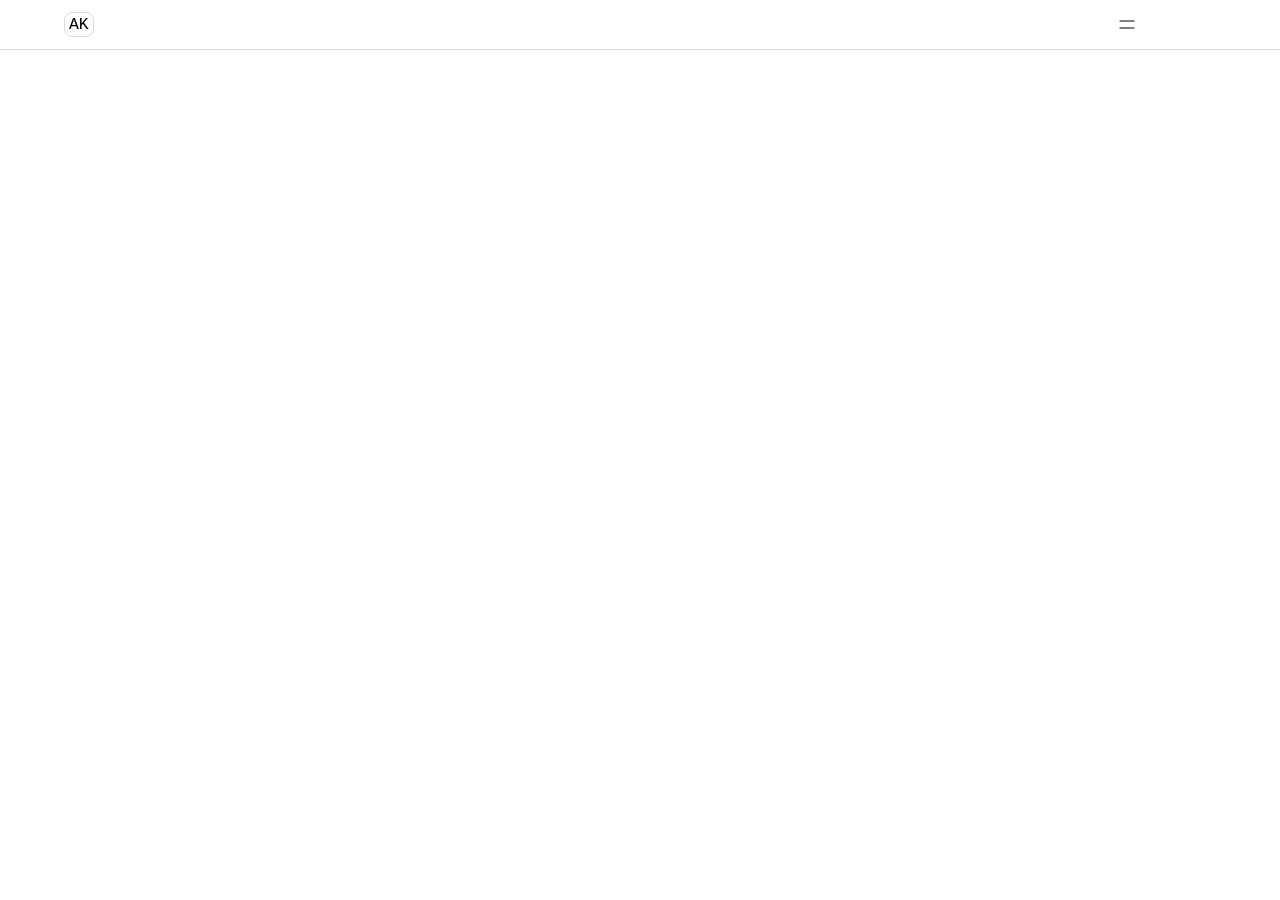
==== index.html @ 0d367662 "Add files via upload" ====
<!doctype html>
<html lang="ru" data-theme="light">
  <head>
    <meta charset="UTF-8" />
    <meta name="viewport" content="width=device-width, initial-scale=1.0" />

    <link rel="stylesheet" href="css/reset.css" />
    <link rel="stylesheet" href="css/variables.css" />
    <link rel="stylesheet" href="css/main.css" />
    <link rel="stylesheet" href="css/media.css" />

    <script src="js/app.js"></script>

    <title>Anton | Front-End Developer</title>
  </head>
  <body>
    <header class="header">
      <div class="container header-container">
        <div class="header-content">
          <a href="/" class="logo header-logo">AK</a>
          <nav class="header-nav">
            <ul class="header-nav-list">
              <li><a href="#" class="header-nav--item"></a></li>
              <li><a href="#" class="header-nav--item"></a></li>
              <li><a href="#" class="header-nav--item"></a></li>
              <li><a href="#" class="header-nav--item"></a></li>
            </ul>
          </nav>
          <button class="burger-menu" aria-label="Toggle menu" type="button">
            <img src="assets/burger-menu.svg" alt="" />
          </button>
        </div>
      </div>
    </header>
    <main class="main">
      <section id="hero">
        <div class="container hero-container">
          <div class="hero-content"></div>
        </div>
      </section>
    </main>
    <footer class="footer">
      <div class="container footer-container"></div>
    </footer>
  </body>
</html>
---- css/variables.css ----
/* ==========================================================================
   variables.css — дизайн-токены в стиле Apple (HIG-подобная система)

   Принципы:
   — строгий монохром: только hsl(0 0% X%), без цветных и «тёплых» оттенков;
   — светлая тема стремится к настоящему белому (100%), тёмная — к настоящему
     чёрному (0%), без «грязных» серых промежуточных фонов;
   — без глазморфизма: нет blur/прозрачных «стеклянных» поверхностей —
     только сплошные заливки и точные значения прозрачности;
   — переключение темы: по умолчанию светлая, [data-theme="dark"] — тёмная,
     плюс уважение системной настройки через prefers-color-scheme.

   Базовый размер шрифта документа предполагается 16px (1rem = 16px).
   ========================================================================== */

:root {
  /* ------------------------------------------------------------------------
     ШРИФТЫ: семейства
     ------------------------------------------------------------------------ */
  --font-family-display: -apple-system, BlinkMacSystemFont, "SF Pro Display",
    "SF Pro Text", "Helvetica Neue", Arial, sans-serif;
  --font-family-text: -apple-system, BlinkMacSystemFont, "SF Pro Text",
    "Helvetica Neue", Arial, sans-serif;
  --font-family-mono: "SF Mono", ui-monospace, "Menlo", "Consolas",
    "Liberation Mono", monospace;

  --header-height: clamp(3rem, 3rem + 0.17vi, 4.5rem);
  --content-max-width: 75rem;
  
  /* ------------------------------------------------------------------------
     ШРИФТЫ: насыщенность
     ------------------------------------------------------------------------ */
  --font-weight-light: 300;
  --font-weight-regular: 400;
  --font-weight-medium: 500;
  --font-weight-semibold: 600;
  --font-weight-bold: 700;

  --space-0: 0;
  --space-1: 0.25rem;   /* 4px  */
  --space-2: 0.5rem;    /* 8px  */
  --space-3: 0.75rem;   /* 12px */
  --space-4: 1rem;      /* 16px */
  --space-5: 1.25rem;   /* 20px */
  --space-6: 1.5rem;    /* 24px */
  --space-7: 1.75rem;   /* 28px */
  --space-8: 2rem;      /* 32px */
  --space-10: 2.5rem;   /* 40px */
  --space-12: 3rem;     /* 48px */
  --space-16: 4rem;     /* 64px */
  --space-20: 5rem;     /* 80px */
  --space-24: 6rem;     /* 96px */

  --radius-xs: 0.25rem;    /* 4px  — мелкие элементы, теги */
  --radius-sm: 0.5rem;     /* 8px  — маленькие кнопки, инпуты */
  --radius-md: 0.625rem;   /* 10px — стандартная кнопка/поле */
  --radius-lg: 0.875rem;   /* 14px — карточки */
  --radius-xl: 1.125rem;   /* 18px — крупные карточки, попапы */
  --radius-2xl: 1.375rem;  /* 22px — модальные окна, шиты */
  --radius-full: 9999px;   /* капсулы, круглые аватары */


  /* ------------------------------------------------------------------------
     АНИМАЦИЯ: длительность и кривые (в духе UIKit/AppKit-переходов)
     ------------------------------------------------------------------------ */
  --duration-instant: 100ms;
  --duration-fast: 200ms;
  --duration-base: 300ms;
  --duration-slow: 400ms;
  --duration-slower: 600ms;

  --ease-standard: cubic-bezier(0.25, 0.1, 0.25, 1);
  --ease-decelerate: cubic-bezier(0, 0, 0.2, 1);
  --ease-accelerate: cubic-bezier(0.4, 0, 1, 1);
  --ease-spring: cubic-bezier(0.32, 0.72, 0, 1);

}

/* ==========================================================================
   СВЕТЛАЯ ТЕМА (по умолчанию)
   ========================================================================== */
:root,
[data-theme="light"] {
  color-scheme: light;

  /* Фон — иерархия поверхностей, от настоящего белого до едва серого */
  --color-background-primary: hsl(0 0% 100%);
  --color-background-secondary: hsl(0 0% 96%);
  --color-background-tertiary: hsl(0 0% 92%);

  /* Группированные поверхности (списки/настройки) */
  --color-background-grouped-primary: hsl(0 0% 95%);
  --color-background-grouped-secondary: hsl(0 0% 100%);
  --color-background-grouped-tertiary: hsl(0 0% 95%);

  /* Текст — иерархия через прозрачность чёрного, как в HIG */
  --color-label-primary: hsl(0 0% 0% / 100%);
  --color-label-secondary: hsl(0 0% 0% / 60%);
  --color-label-tertiary: hsl(0 0% 0% / 30%);
  --color-label-quaternary: hsl(0 0% 0% / 18%);
  --color-label-on-tint: hsl(0 0% 100% / 100%);

  /* Заливки контролов (чекбоксы, свитчи, подложки иконок) */
  --color-fill-primary: hsl(0 0% 0% / 12%);
  --color-fill-secondary: hsl(0 0% 0% / 8%);
  --color-fill-tertiary: hsl(0 0% 0% / 6%);
  --color-fill-quaternary: hsl(0 0% 0% / 4%);

  /* Разделители */
  --color-separator: hsl(0 0% 0% / 15%);
  --color-separator-opaque: hsl(0 0% 82%);

  /* Акцент/tint — в строгом монохроме это инверсия фона */
  --color-tint: hsl(0 0% 0%);
  --color-tint-pressed: hsl(0 0% 20%);
  --color-tint-foreground: hsl(0 0% 100%);

  /* Служебные */
  --color-overlay: hsl(0 0% 0% / 40%);
  --color-focus-ring: hsl(0 0% 0% / 50%);

  /* Тени — мягкие, тёмные, малой интенсивности */
  --shadow-sm: 0 1px 2px hsl(0 0% 0% / 5%);
  --shadow-md: 0 4px 12px hsl(0 0% 0% / 8%);
  --shadow-lg: 0 8px 24px hsl(0 0% 0% / 12%);
  --shadow-xl: 0 16px 48px hsl(0 0% 0% / 16%);
}

/* ==========================================================================
   ТЁМНАЯ ТЕМА — вручную через [data-theme="dark"]
   ========================================================================== */
[data-theme="dark"] {
  color-scheme: dark;

  --color-background-primary: hsl(0 0% 0%);
  --color-background-secondary: hsl(0 0% 11%);
  --color-background-tertiary: hsl(0 0% 17%);
  --color-background-elevated: hsl(0 0% 13%);

  --color-background-grouped-primary: hsl(0 0% 0%);
  --color-background-grouped-secondary: hsl(0 0% 11%);
  --color-background-grouped-tertiary: hsl(0 0% 17%);

  --color-label-primary: hsl(0 0% 100% / 100%);
  --color-label-secondary: hsl(0 0% 100% / 60%);
  --color-label-tertiary: hsl(0 0% 100% / 30%);
  --color-label-quaternary: hsl(0 0% 100% / 18%);
  --color-label-on-tint: hsl(0 0% 0% / 100%);

  --color-fill-primary: hsl(0 0% 100% / 24%);
  --color-fill-secondary: hsl(0 0% 100% / 16%);
  --color-fill-tertiary: hsl(0 0% 100% / 12%);
  --color-fill-quaternary: hsl(0 0% 100% / 8%);

  --color-separator: hsl(0 0% 100% / 15%);
  --color-separator-opaque: hsl(0 0% 22%);

  --color-tint: hsl(0 0% 100%);
  --color-tint-pressed: hsl(0 0% 80%);
  --color-tint-foreground: hsl(0 0% 0%);

  --color-overlay: hsl(0 0% 0% / 55%);
  --color-focus-ring: hsl(0 0% 100% / 60%);

  /* В тёмной теме тени менее заметны на чёрном — компенсируем плотностью */
  --shadow-sm: 0 1px 2px hsl(0 0% 0% / 30%);
  --shadow-md: 0 4px 12px hsl(0 0% 0% / 40%);
  --shadow-lg: 0 8px 24px hsl(0 0% 0% / 50%);
  --shadow-xl: 0 16px 48px hsl(0 0% 0% / 60%);
}

/* ==========================================================================
   ТЁМНАЯ ТЕМА — автоматически по системной настройке,
   если тема не выбрана вручную атрибутом data-theme
   ========================================================================== */
@media (prefers-color-scheme: dark) {
  :root:not([data-theme="light"]) {
    color-scheme: dark;

    --color-background-primary: hsl(0 0% 0%);
    --color-background-secondary: hsl(0 0% 11%);
    --color-background-tertiary: hsl(0 0% 17%);
    --color-background-elevated: hsl(0 0% 13%);

    --color-background-grouped-primary: hsl(0 0% 0%);
    --color-background-grouped-secondary: hsl(0 0% 11%);
    --color-background-grouped-tertiary: hsl(0 0% 17%);

    --color-label-primary: hsl(0 0% 100% / 100%);
    --color-label-secondary: hsl(0 0% 100% / 60%);
    --color-label-tertiary: hsl(0 0% 100% / 30%);
    --color-label-quaternary: hsl(0 0% 100% / 18%);
    --color-label-on-tint: hsl(0 0% 0% / 100%);

    --color-fill-primary: hsl(0 0% 100% / 24%);
    --color-fill-secondary: hsl(0 0% 100% / 16%);
    --color-fill-tertiary: hsl(0 0% 100% / 12%);
    --color-fill-quaternary: hsl(0 0% 100% / 8%);

    --color-separator: hsl(0 0% 100% / 15%);
    --color-separator-opaque: hsl(0 0% 22%);

    --color-tint: hsl(0 0% 100%);
    --color-tint-pressed: hsl(0 0% 80%);
    --color-tint-foreground: hsl(0 0% 0%);

    --color-overlay: hsl(0 0% 0% / 55%);
    --color-focus-ring: hsl(0 0% 100% / 60%);

    --shadow-sm: 0 1px 2px hsl(0 0% 0% / 30%);
    --shadow-md: 0 4px 12px hsl(0 0% 0% / 40%);
    --shadow-lg: 0 8px 24px hsl(0 0% 0% / 50%);
    --shadow-xl: 0 16px 48px hsl(0 0% 0% / 60%);
  }
}
---- css/main.css ----
body {
  background: var(--color-background-primary);
  font-family: var(--font-family-text);
  color: var(--color-label-primary);
}

.container {
  display: flex;
  align-items: center;
  justify-content: center;
  height: 100%;
  max-width: var(--content-max-width);
  margin-inline: inherit;
  padding: 0 5%;
}

.header {
  width: 100%;
  height: var(--header-height);
  position: fixed;
  top: 0;
  left: 0;
  background: var(--color-background-primary);
  border-bottom: 1px solid var(--color-separator);
}

.header-content {
  width: 100%;
  display: flex;
  justify-content: space-between;
  align-items: center;
}

.logo {
  font-family: var(--font-family-mono);
  font-size: clamp(0.875rem, 0.8rem + 0.284vi, 1.125rem);
  color: var(--color-label-primary);
  padding: 0.125rem var(--space-1);
  border: 1px solid var(--color-separator);
  border-radius: var(--radius-sm);
  transition:
    background var(--duration-fast) var(--ease-standard),
    border-color var(--duration-fast) var(--ease-standard);
}

.logo:hover,
logo:active {
  background: var(--color-background-secondary);
  border-color: var(--color-separator-opaque);
}

.burger-menu {
  border: none;
  background: transparent;
}

.header-nav {
  display: none;
}

section {
  height: 100dvh;
  padding-top: var(--header-height);
}

.hero-content {
  height: 100%;
  display: flex;
  flex-direction: column;
  align-items: center;
  justify-content: center;
}

.signature {
  font-size: 0.75rem;
  color: var(--color-label-secondary);
  letter-spacing: 0.025rem;
}

.hero-display--text {
  background: linear-gradient(-125deg, var(--color-label-primary), var(--color-label-secondary));
  -webkit-background-clip: text;
  background-clip: text;
  color: transparent;
  font-size: 3rem;
  font-family: var(--font-family-display);
  text-align: center;
  margin-top: var(--space-2);
}

.hero-buttons {
  margin-top: var(--space-4);
}

.hero-buttons a {
  color: var(--color-label-primary);
  padding: var(--space-3) var(--space-10);
  background: transparent;
  border: 1px solid var(--color-separator);
  border-radius: var(--radius-md);
  transition: 
  color var(--duration-fast) var(--ease-accelerate), 
  border-color var(--duration-fast) var(--ease-accelerate), 
  background var(--duration-fast) var(--ease-accelerate), 
  transform var(--duration-fast) var(--ease-accelerate);
}

.hero-buttons a:hover {
  color: var(--color-label-on-tint);
  background: var(--color-tint-pressed);
  border-color: var(--color-separator);
  transform: scale(1.035);
}

.hero-buttons a:active {
  color: var(--color-label-on-tint);
  background: var(--color-tint-pressed);
  border-color: var(--color-separator);
  transform: scale(1.035);
}

.hero-buttons button {
  margin-top: var(--space-1);
  color: var(--color-label-on-tint);
  padding: var(--space-3) var(--space-10);
  background: var(--color-tint);
  border: 1px solid var(--color-separator-opaque);
  border-radius: var(--radius-md);
  transition: 
  color var(--duration-fast) var(--ease-accelerate), 
  border-color var(--duration-fast) var(--ease-accelerate), 
  background var(--duration-fast) var(--ease-accelerate), 
  transform var(--duration-fast) var(--ease-accelerate);
}

.hero-buttons button:active {
  background: var(--color-tint-pressed);
  border-color: var(--color-separator);
  transform: scale(1.035);
}

.hero-buttons button:hover {
  background: var(--color-tint-pressed);
  border-color: var(--color-separator);
  transform: scale(1.035);
}
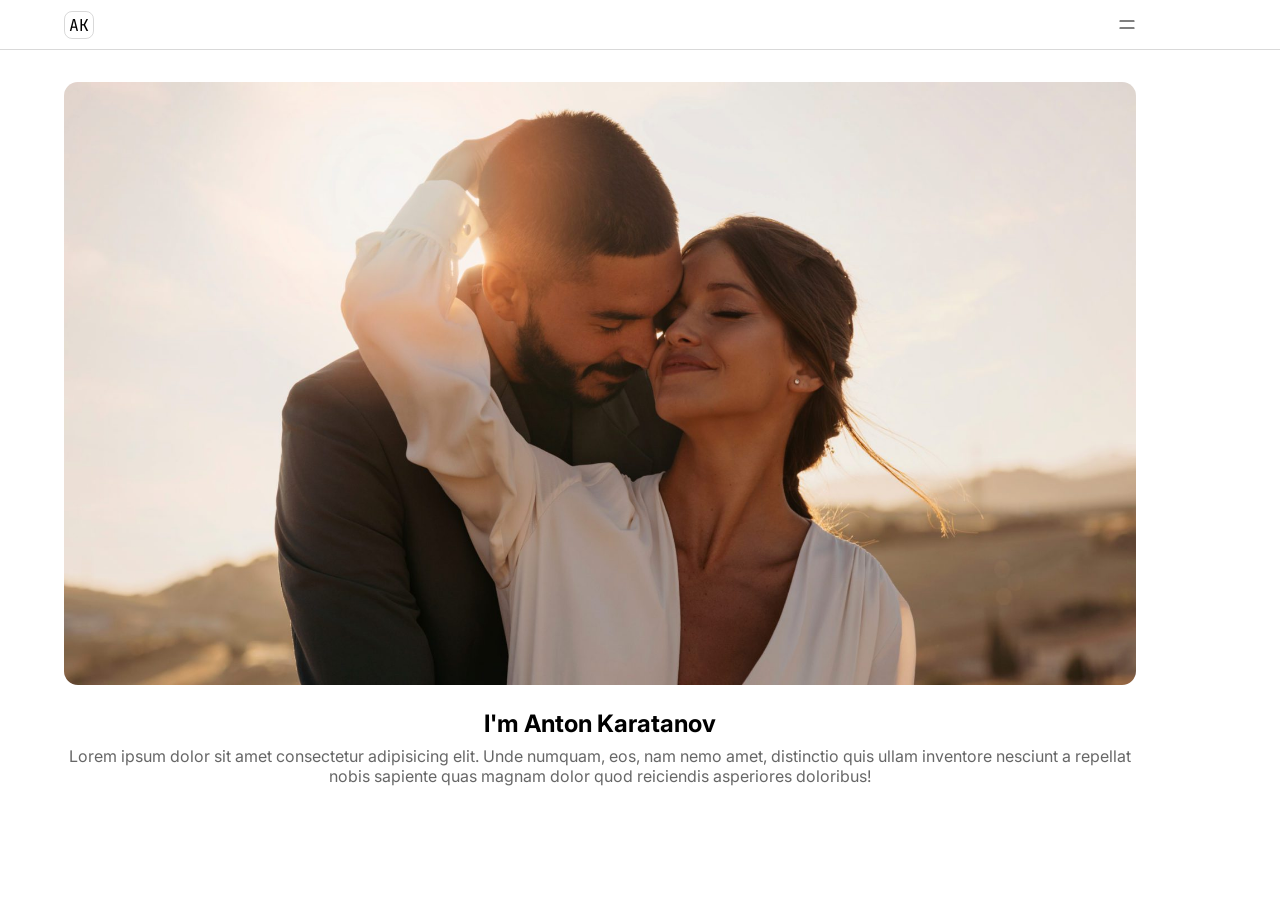
==== commit 7d9819e9: "Add files via upload" ====
--- a/index.html
+++ b/index.html
@@ -8,6 +8,13 @@
     <link rel="stylesheet" href="css/variables.css" />
     <link rel="stylesheet" href="css/main.css" />
     <link rel="stylesheet" href="css/media.css" />
+
+    <link rel="preconnect" href="https://fonts.googleapis.com" />
+    <link rel="preconnect" href="https://fonts.gstatic.com" crossorigin />
+    <link
+      href="https://fonts.googleapis.com/css2?family=Inter:ital,opsz,wght@0,14..32,100..900;1,14..32,100..900&family=JetBrains+Mono:ital,wght@0,100..800;1,100..800&display=swap"
+      rel="stylesheet"
+    />
 
     <script src="js/app.js"></script>
 
@@ -33,9 +40,13 @@
       </div>
     </header>
     <main class="main">
-      <section id="hero">
-        <div class="container hero-container">
-          <div class="hero-content"></div>
+      <section id="aboutme">
+        <div class="container aboutme-container">
+          <div class="aboutme-content">
+            <img src="assets/photo.jpg" alt="photo" class="about-me-photo">
+            <h1 class="about-me-title">I'm Anton Karatanov</h1>
+            <p class="about-me-description">Lorem ipsum dolor sit amet consectetur adipisicing elit. Unde numquam, eos, nam nemo amet, distinctio quis ullam inventore nesciunt a repellat nobis sapiente quas magnam dolor quod reiciendis asperiores doloribus!</p>
+          </div>
         </div>
       </section>
     </main>
--- a/css/variables.css
+++ b/css/variables.css
@@ -17,12 +17,8 @@
   /* ------------------------------------------------------------------------
      ШРИФТЫ: семейства
      ------------------------------------------------------------------------ */
-  --font-family-display: -apple-system, BlinkMacSystemFont, "SF Pro Display",
-    "SF Pro Text", "Helvetica Neue", Arial, sans-serif;
-  --font-family-text: -apple-system, BlinkMacSystemFont, "SF Pro Text",
-    "Helvetica Neue", Arial, sans-serif;
-  --font-family-mono: "SF Mono", ui-monospace, "Menlo", "Consolas",
-    "Liberation Mono", monospace;
+  --font-family-text: "Inter", sans-serif;
+  --font-family-mono: "JetBrains Mono", monospace;
 
   --header-height: clamp(3rem, 3rem + 0.17vi, 4.5rem);
   --content-max-width: 75rem;
--- a/css/main.css
+++ b/css/main.css
@@ -63,84 +63,38 @@
   padding-top: var(--header-height);
 }
 
-.hero-content {
-  height: 100%;
+.aboutme-container {
   display: flex;
   flex-direction: column;
-  align-items: center;
-  justify-content: center;
+  justify-content: start;
 }
 
-.signature {
-  font-size: 0.75rem;
-  color: var(--color-label-secondary);
-  letter-spacing: 0.025rem;
+.aboutme-content {
+  margin-top: 2rem;
+  display: flex;
+  flex-direction: column;
+  justify-content: center;
+  gap: 0.5rem;
 }
 
-.hero-display--text {
-  background: linear-gradient(-125deg, var(--color-label-primary), var(--color-label-secondary));
-  -webkit-background-clip: text;
-  background-clip: text;
-  color: transparent;
-  font-size: 3rem;
-  font-family: var(--font-family-display);
-  text-align: center;
-  margin-top: var(--space-2);
+.about-me-photo {
+  width: 100%;
+  background: var(--color-tint);
+  border-radius: var(--radius-lg);
 }
 
-.hero-buttons {
-  margin-top: var(--space-4);
+.about-me-title {
+  text-align: center;
+  font-size: 1.5rem;
+  font-weight: 700;
+  margin-bottom: var(--space-4);
+  margin: 1rem 0 0 0;
 }
 
-.hero-buttons a {
-  color: var(--color-label-primary);
-  padding: var(--space-3) var(--space-10);
-  background: transparent;
-  border: 1px solid var(--color-separator);
-  border-radius: var(--radius-md);
-  transition: 
-  color var(--duration-fast) var(--ease-accelerate), 
-  border-color var(--duration-fast) var(--ease-accelerate), 
-  background var(--duration-fast) var(--ease-accelerate), 
-  transform var(--duration-fast) var(--ease-accelerate);
-}
-
-.hero-buttons a:hover {
-  color: var(--color-label-on-tint);
-  background: var(--color-tint-pressed);
-  border-color: var(--color-separator);
-  transform: scale(1.035);
-}
-
-.hero-buttons a:active {
-  color: var(--color-label-on-tint);
-  background: var(--color-tint-pressed);
-  border-color: var(--color-separator);
-  transform: scale(1.035);
-}
-
-.hero-buttons button {
-  margin-top: var(--space-1);
-  color: var(--color-label-on-tint);
-  padding: var(--space-3) var(--space-10);
-  background: var(--color-tint);
-  border: 1px solid var(--color-separator-opaque);
-  border-radius: var(--radius-md);
-  transition: 
-  color var(--duration-fast) var(--ease-accelerate), 
-  border-color var(--duration-fast) var(--ease-accelerate), 
-  background var(--duration-fast) var(--ease-accelerate), 
-  transform var(--duration-fast) var(--ease-accelerate);
-}
-
-.hero-buttons button:active {
-  background: var(--color-tint-pressed);
-  border-color: var(--color-separator);
-  transform: scale(1.035);
-}
-
-.hero-buttons button:hover {
-  background: var(--color-tint-pressed);
-  border-color: var(--color-separator);
-  transform: scale(1.035);
-}
+.about-me-description {
+  color: var(--color-label-secondary);
+  text-align: center;
+  font-size: 1rem;
+  font-weight: 400;
+  margin: 0;
+}
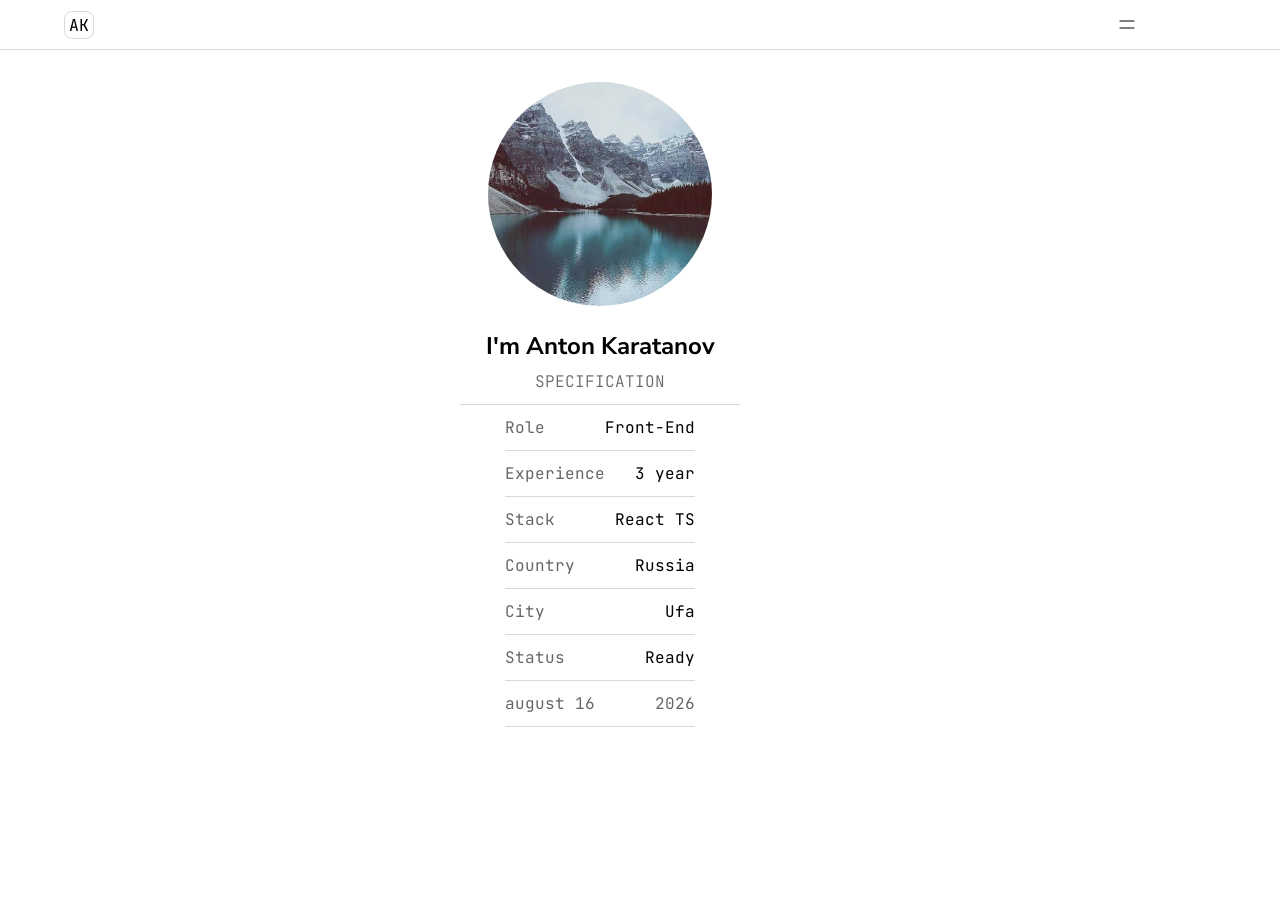
==== commit 0e05cab6: "Add files via upload" ====
--- a/index.html
+++ b/index.html
@@ -12,7 +12,7 @@
     <link rel="preconnect" href="https://fonts.googleapis.com" />
     <link rel="preconnect" href="https://fonts.gstatic.com" crossorigin />
     <link
-      href="https://fonts.googleapis.com/css2?family=Inter:ital,opsz,wght@0,14..32,100..900;1,14..32,100..900&family=JetBrains+Mono:ital,wght@0,100..800;1,100..800&display=swap"
+      href="https://fonts.googleapis.com/css2?family=Inter:ital,opsz,wght@0,14..32,100..900;1,14..32,100..900&family=JetBrains+Mono:ital,wght@0,100..800;1,100..800&family=Nunito+Sans:ital,opsz,wght@0,6..12,200..1000;1,6..12,200..1000&display=swap"
       rel="stylesheet"
     />
 
@@ -43,9 +43,45 @@
       <section id="aboutme">
         <div class="container aboutme-container">
           <div class="aboutme-content">
-            <img src="assets/photo.jpg" alt="photo" class="about-me-photo">
+            <img src="assets/photo.jpg" alt="photo" class="about-me-photo" />
             <h1 class="about-me-title">I'm Anton Karatanov</h1>
-            <p class="about-me-description">Lorem ipsum dolor sit amet consectetur adipisicing elit. Unde numquam, eos, nam nemo amet, distinctio quis ullam inventore nesciunt a repellat nobis sapiente quas magnam dolor quod reiciendis asperiores doloribus!</p>
+            <table class="specification">
+              <thead>
+                <tr>
+                  <th>SPECIFICATION</th>
+                </tr>
+              </thead>
+              <tbody>
+                <tr>
+                  <td>Role</td>
+                  <td>Front-End</td>
+                </tr>
+                <tr>
+                  <td>Experience</td>
+                  <td>3 year</td>
+                </tr>
+                <tr>
+                  <td>Stack</td>
+                  <td>React TS</td>
+                </tr>
+                <tr>
+                  <td>Country</td>
+                  <td>Russia</td>
+                </tr>
+                <tr>
+                  <td>City</td>
+                  <td>Ufa</td>
+                </tr>
+                <tr>
+                  <td>Status</td>
+                  <td>Ready</td>
+                </tr>
+                <tr>
+                  <td>august 16</td>
+                  <td>2026</td>
+                </tr>
+              </tbody>
+            </table>
           </div>
         </div>
       </section>
--- a/css/variables.css
+++ b/css/variables.css
@@ -18,6 +18,7 @@
      ШРИФТЫ: семейства
      ------------------------------------------------------------------------ */
   --font-family-text: "Inter", sans-serif;
+  --font-family-title: "Nunito Sans", sans-serif;
   --font-family-mono: "JetBrains Mono", monospace;
 
   --header-height: clamp(3rem, 3rem + 0.17vi, 4.5rem);
--- a/css/main.css
+++ b/css/main.css
@@ -74,16 +74,18 @@
   display: flex;
   flex-direction: column;
   justify-content: center;
+  align-items: center;
   gap: 0.5rem;
 }
 
 .about-me-photo {
-  width: 100%;
+  width: 50%;
   background: var(--color-tint);
-  border-radius: var(--radius-lg);
+  border-radius: var(--radius-full);
 }
 
 .about-me-title {
+  font-family: var(--font-family-title);
   text-align: center;
   font-size: 1.5rem;
   font-weight: 700;
@@ -91,10 +93,42 @@
   margin: 1rem 0 0 0;
 }
 
-.about-me-description {
+.specification {
+  width: 100%;
+  font-family: var(--font-family-mono);
+  display: flex;
+  flex-direction: column;
+  align-items: center;
+}
+
+
+.specification tbody tr {
+  width: 100%;
+}
+
+.specification td {
+  border-bottom: 1px solid var(--color-separator);
+  padding: var(--space-3) 0;
+  max-width: 50%;
+}
+
+.specification tr th {
   color: var(--color-label-secondary);
+  font-weight: 300;
   text-align: center;
-  font-size: 1rem;
-  font-weight: 400;
-  margin: 0;
+  padding-bottom: var(--space-3);
+  width: 280px;
+  border-bottom: 1px solid var(--color-separator);
+}
+
+.specification tr td:first-child {
+  color: var(--color-label-secondary);
+}
+
+.specification tr td:last-child {
+  text-align: right;
+}
+
+.specification tr:last-child td:last-child {
+  color: var(--color-label-secondary);
 }
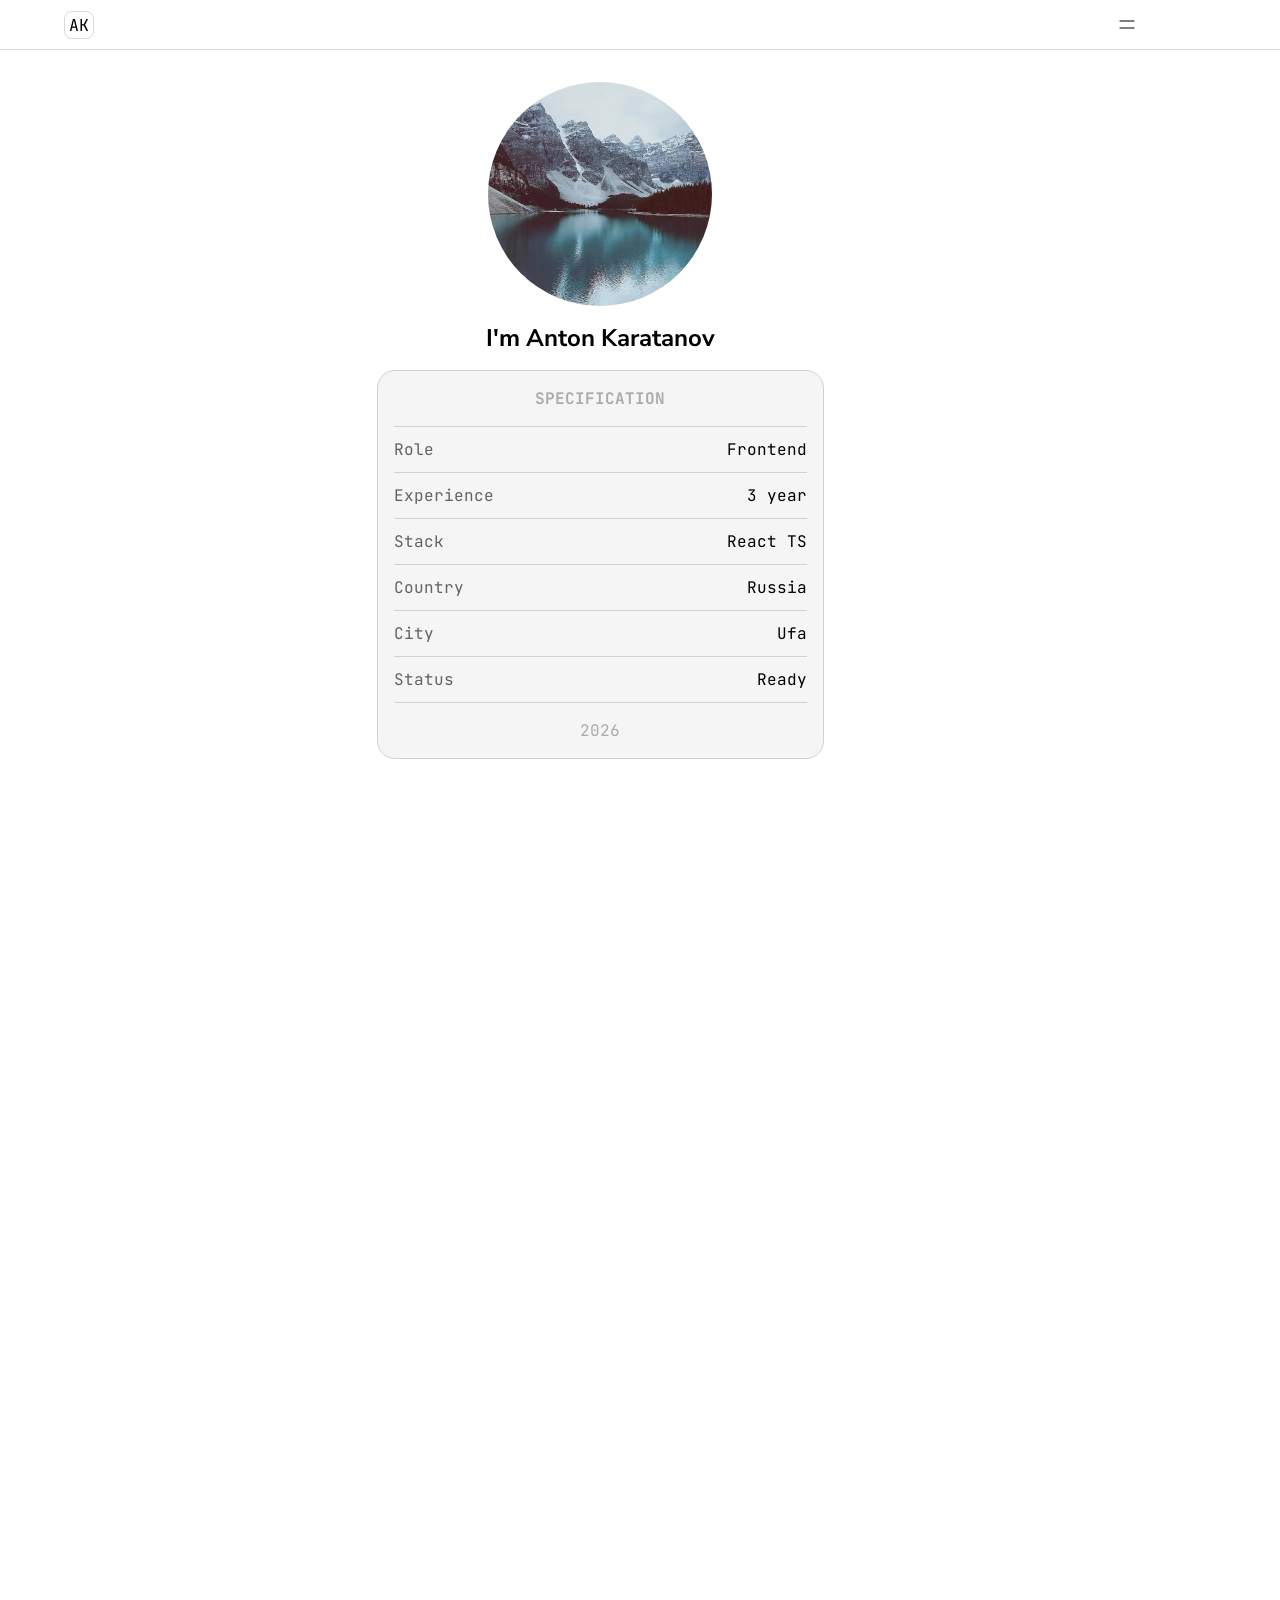
==== commit 49e336f2: "Add files via upload" ====
--- a/index.html
+++ b/index.html
@@ -54,7 +54,7 @@
               <tbody>
                 <tr>
                   <td>Role</td>
-                  <td>Front-End</td>
+                  <td>Frontend</td>
                 </tr>
                 <tr>
                   <td>Experience</td>
@@ -76,12 +76,20 @@
                   <td>Status</td>
                   <td>Ready</td>
                 </tr>
+              </tbody>
+              <tfoot>
                 <tr>
-                  <td>august 16</td>
                   <td>2026</td>
                 </tr>
-              </tbody>
+              </tfoot>
             </table>
+          </div>
+        </div>
+      </section>
+      <section id="experience">
+        <div class="container experience-container">
+          <div class="experience-content">
+
           </div>
         </div>
       </section>
--- a/css/main.css
+++ b/css/main.css
@@ -59,7 +59,7 @@
 }
 
 section {
-  height: 100dvh;
+  min-height: 100dvh;
   padding-top: var(--header-height);
 }
 
@@ -75,7 +75,7 @@
   flex-direction: column;
   justify-content: center;
   align-items: center;
-  gap: 0.5rem;
+  gap: 1rem;
 }
 
 .about-me-photo {
@@ -89,8 +89,6 @@
   text-align: center;
   font-size: 1.5rem;
   font-weight: 700;
-  margin-bottom: var(--space-4);
-  margin: 1rem 0 0 0;
 }
 
 .specification {
@@ -99,36 +97,48 @@
   display: flex;
   flex-direction: column;
   align-items: center;
+  gap: var(--space-4);
+  background: var(--color-background-secondary);
+  border: 1px solid var(--color-separator-opaque);
+  border-radius: var(--radius-xl);
+  padding: var(--space-4);
 }
 
+.specification thead {
+  width: 100%;
+  display: flex;
+  justify-content: center;
+  color: var(--color-label-tertiary);
+}
+
+.specification tbody {
+  width: 100%;
+}
+
+.specification tbody tr:first-child {
+  border-top: 1px solid var(--color-separator);
+}
 
 .specification tbody tr {
   width: 100%;
-}
-
-.specification td {
-  border-bottom: 1px solid var(--color-separator);
-  padding: var(--space-3) 0;
-  max-width: 50%;
-}
-
-.specification tr th {
-  color: var(--color-label-secondary);
-  font-weight: 300;
-  text-align: center;
-  padding-bottom: var(--space-3);
-  width: 280px;
+  margin: 0 auto;
+  display: flex;
+  justify-content: space-between;
   border-bottom: 1px solid var(--color-separator);
 }
 
-.specification tr td:first-child {
+.specification tbody tr td {
+  padding: var(--space-3) 0;
+}
+
+.specification tbody tr td:first-child {
   color: var(--color-label-secondary);
 }
 
-.specification tr td:last-child {
+.specification tbody tr td:last-child {
   text-align: right;
 }
 
-.specification tr:last-child td:last-child {
-  color: var(--color-label-secondary);
+.specification tfoot {
+  color: var(--color-label-tertiary);
 }
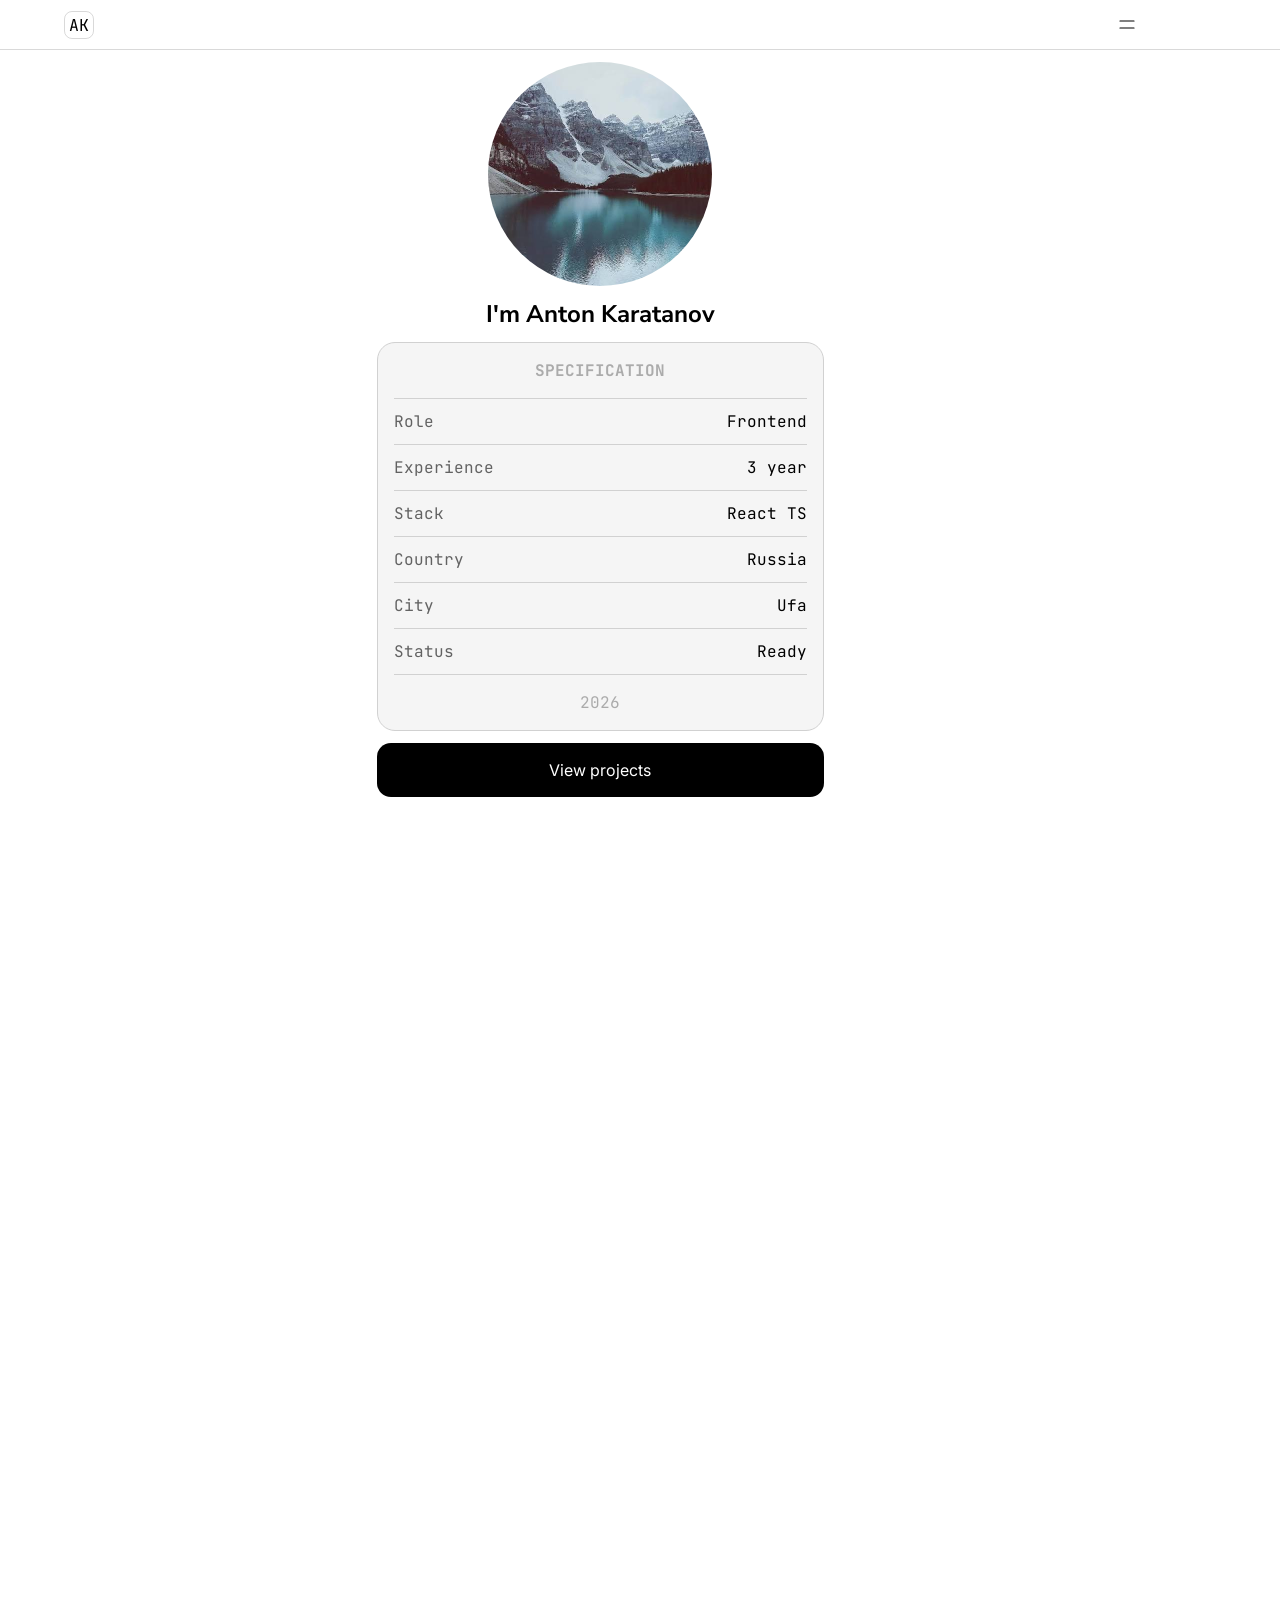
==== commit 897d7a54: "Add files via upload" ====
--- a/index.html
+++ b/index.html
@@ -83,6 +83,7 @@
                 </tr>
               </tfoot>
             </table>
+            <a href="#projects" class="to-projects-btn">View projects</a>
           </div>
         </div>
       </section>
@@ -93,6 +94,13 @@
           </div>
         </div>
       </section>
+      <section id="projects">
+        <div class="container projects-container">
+          <div class="projects-content">
+
+          </div>
+        </div>
+      </section>
     </main>
     <footer class="footer">
       <div class="container footer-container"></div>
--- a/css/main.css
+++ b/css/main.css
@@ -70,12 +70,12 @@
 }
 
 .aboutme-content {
-  margin-top: 2rem;
+  margin-top: var(--space-3);
   display: flex;
   flex-direction: column;
   justify-content: center;
   align-items: center;
-  gap: 1rem;
+  gap: var(--space-3);
 }
 
 .about-me-photo {
@@ -141,4 +141,30 @@
 
 .specification tfoot {
   color: var(--color-label-tertiary);
+}
+
+.to-projects-btn {
+  display: inline-block;
+  text-align: center;
+  width: 100%;
+  padding: var(--space-4) 0;
+  border: 1px solid var(--color-separator);
+  border-radius: var(--radius-lg);
+  color: var(--color-label-on-tint);
+  background: var(--color-tint);
+  transition: background var(--duration-fast) var(--ease-decelerate),
+  color var(--duration-fast) var(--ease-decelerate),
+  transform var(--duration-fast) var(--ease-decelerate);
+}
+
+.to-projects-btn:hover {
+  background: var(--color-background-primary);
+  color: var(--color-label-primary);
+  transform: scale(1.015);
+}
+
+.to-projects-btn:active {
+  background: var(--color-background-primary);
+  color: var(--color-label-primary);
+  transform: scale(1.015);
 }
